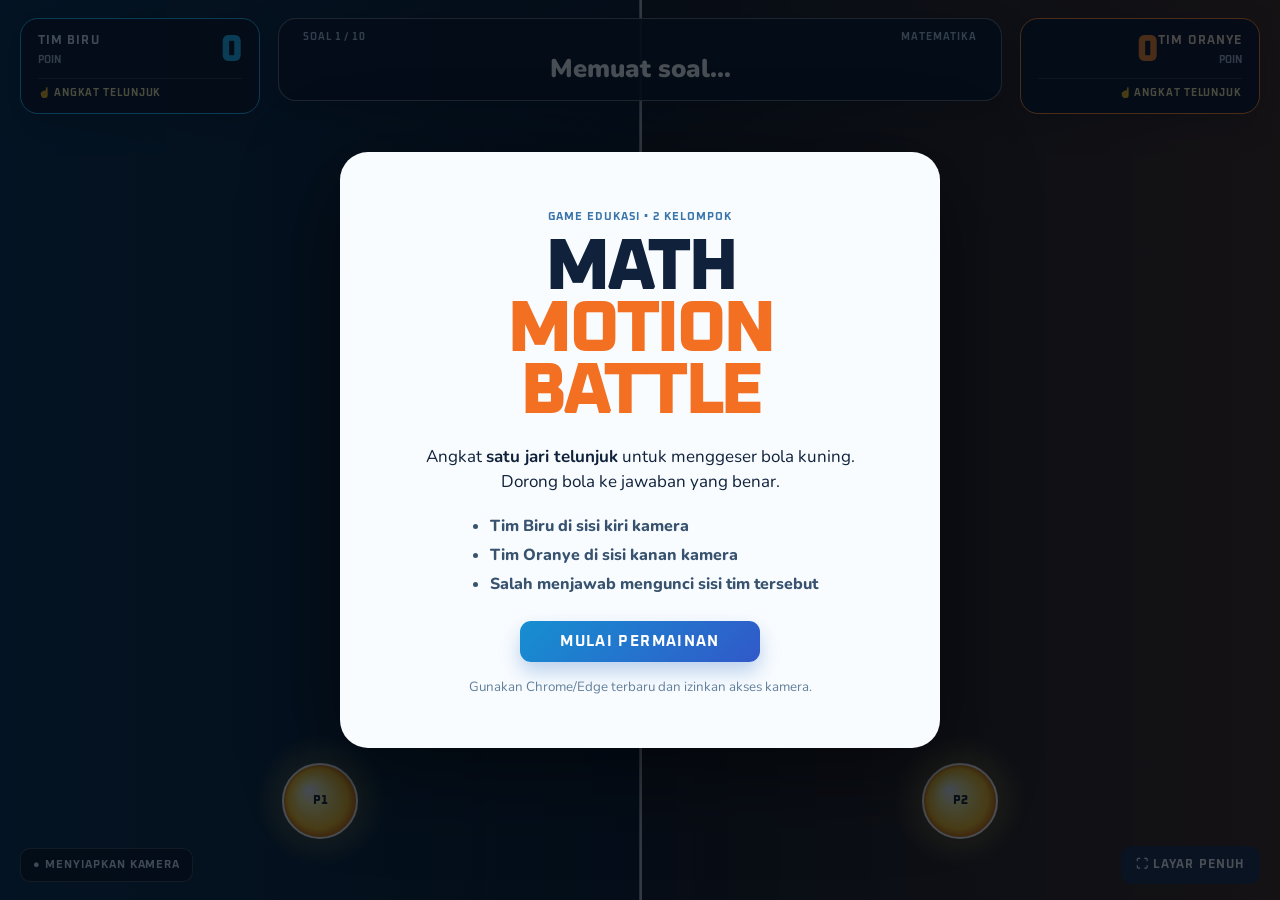
==== rebuild/index.html @ 63222bf6 "Add files via upload" ====
<!doctype html>
<html lang="id">
<head>
  <meta charset="utf-8">
  <meta name="viewport" content="width=device-width, initial-scale=1, viewport-fit=cover">
  <title>Math Motion Battle</title>
  <link rel="preconnect" href="https://fonts.googleapis.com">
  <link rel="preconnect" href="https://fonts.gstatic.com" crossorigin>
  <link href="https://fonts.googleapis.com/css2?family=Nunito:wght@600;700;800;900&family=Oxanium:wght@600;700;800&display=swap" rel="stylesheet">
  <link rel="stylesheet" href="style.css">
</head>
<body>
  <main id="game">
    <video id="camera" autoplay muted playsinline></video>
    <div class="camera-shade"></div>
    <canvas id="arena" aria-label="Arena permainan matematika"></canvas>

    <div class="team-wash left"></div>
    <div class="team-wash right"></div>
    <div class="divider"><span>VS</span></div>

    <header class="hud">
      <section class="team-card blue">
        <span class="team-name">TIM BIRU</span>
        <strong id="score-1">0</strong><small>POIN</small>
        <span id="state-1" class="state">☝️ ANGKAT TELUNJUK</span>
      </section>
      <section class="question-card">
        <div class="round"><span id="round">SOAL 1 / 10</span><span>MATEMATIKA</span></div>
        <h1 id="question">Memuat soal…</h1>
      </section>
      <section class="team-card orange">
        <span class="team-name">TIM ORANYE</span>
        <strong id="score-2">0</strong><small>POIN</small>
        <span id="state-2" class="state">☝️ ANGKAT TELUNJUK</span>
      </section>
    </header>

    <aside id="lock-1" class="lock left-lock hidden"><b>🔒</b><strong>TIM BIRU TERKUNCI</strong><span>Jawaban salah</span></aside>
    <aside id="lock-2" class="lock right-lock hidden"><b>🔒</b><strong>TIM ORANYE TERKUNCI</strong><span>Jawaban salah</span></aside>

    <footer>
      <span id="camera-status" class="camera-status">● MENYIAPKAN KAMERA</span>
      <button id="fullscreen" type="button">⛶ LAYAR PENUH</button>
    </footer>

    <div id="message" class="message hidden"><div><small id="message-kicker">RONDE SELESAI</small><h2 id="message-title"></h2><p id="message-detail"></p><button id="message-button" class="hidden" type="button">MAIN LAGI</button></div></div>
    <div id="start" class="start-screen"><div class="start-card">
      <span class="eyebrow">GAME EDUKASI • 2 KELOMPOK</span>
      <h2>MATH<br><em>MOTION BATTLE</em></h2>
      <p>Angkat <b>satu jari telunjuk</b> untuk menggeser bola kuning. Dorong bola ke jawaban yang benar.</p>
      <ul><li>Tim Biru di sisi kiri kamera</li><li>Tim Oranye di sisi kanan kamera</li><li>Salah menjawab mengunci sisi tim tersebut</li></ul>
      <button id="start-button" type="button">MULAI PERMAINAN</button>
      <small>Gunakan Chrome/Edge terbaru dan izinkan akses kamera.</small>
    </div></div>
  </main>
  <script src="questions.js"></script>
  <script type="module" src="app.js"></script>
</body>
</html>
---- rebuild/style.css ----
:root { --ink:#07111f; --blue:#21bfff; --orange:#ff8a25; --yellow:#ffe34b; --paper:#f7fbff; font-family:Nunito,system-ui,sans-serif; color:#fff; }
* { box-sizing:border-box; } html,body,#game { width:100%; height:100%; margin:0; overflow:hidden; background:#06101c; }
#game { position:relative; isolation:isolate; }
#camera { position:absolute; inset:0; width:100%; height:100%; object-fit:cover; transform:scaleX(-1); opacity:.76; background:#101b29; }
.camera-shade { position:absolute; inset:0; background:rgba(3,10,20,.44); pointer-events:none; }
#arena { position:absolute; inset:0; width:100%; height:100%; pointer-events:none; z-index:3; contain:strict; }
.team-wash { position:absolute; top:0; bottom:0; width:50%; pointer-events:none; z-index:1; }
.team-wash.left { left:0; background:linear-gradient(90deg,rgba(0,127,220,.24),rgba(0,127,220,.035)); border-right:1px solid rgba(255,255,255,.45); }
.team-wash.right { right:0; background:linear-gradient(270deg,rgba(255,104,0,.24),rgba(255,104,0,.035)); }
.divider { position:absolute; z-index:4; top:0; bottom:0; left:50%; width:0; border-left:2px solid rgba(255,255,255,.7); pointer-events:none; }
.divider span { position:absolute; top:50%; left:50%; translate:-50% -50%; display:grid; place-items:center; width:54px; height:54px; border-radius:50%; background:#0a1729; border:2px solid #fff; font:800 17px Oxanium,sans-serif; box-shadow:0 0 0 5px rgba(255,255,255,.12); }
.hud { position:absolute; z-index:10; top:18px; left:20px; right:20px; display:grid; grid-template-columns:240px minmax(320px,760px) 240px; justify-content:space-between; gap:18px; align-items:start; pointer-events:none; }
.team-card,.question-card { background:rgba(6,18,34,.92); border:1px solid rgba(255,255,255,.38); border-radius:18px; box-shadow:0 10px 30px rgba(0,0,0,.24); }
.team-card { padding:13px 17px; display:grid; grid-template-columns:1fr auto; align-items:center; }
.team-card.blue { border-color:var(--blue); } .team-card.orange { border-color:var(--orange); text-align:right; }
.team-name,.round,.state,footer,button,.eyebrow { font:700 12px Oxanium,sans-serif; letter-spacing:.09em; }
.team-name { color:#dcecff; } .orange .team-name { color:#ffe4ca; }
.team-card strong { grid-row:1 / 3; grid-column:2; font:800 37px Oxanium,sans-serif; color:var(--blue); line-height:1; }.orange strong { grid-column:1; color:var(--orange); }.orange .team-name,.orange small,.orange .state { grid-column:2; }
.team-card small { color:#aebfd1; font:700 10px Oxanium,sans-serif; }.state { grid-column:1 / 3; margin-top:9px; padding-top:8px; border-top:1px solid rgba(255,255,255,.15); color:#fff4a8; font-size:10px; }.orange .state { grid-column:1 / 3; }
.question-card { padding:12px 24px 15px; text-align:center; }.round { display:flex; justify-content:space-between; color:#a9c5df; font-size:10px; }.question-card h1 { margin:10px 0 0; font-size:clamp(18px,2vw,30px); line-height:1.2; font-weight:900; }
footer { position:absolute; z-index:12; bottom:16px; left:20px; right:20px; display:flex; align-items:center; justify-content:space-between; color:#dcecff; font-size:11px; } .camera-status { padding:9px 12px; background:rgba(6,18,34,.9); border-radius:10px; border:1px solid rgba(255,255,255,.22); }.camera-status.ready { color:#8dffbb; }.camera-status.error { color:#ff9a9a; }
button { border:0; border-radius:11px; padding:11px 15px; color:#fff; background:#182d49; cursor:pointer; touch-action:manipulation; }.hud+button:hover,footer button:hover { background:#254b75; }
.lock { position:absolute; z-index:20; top:50%; translate:0 -50%; width:42%; max-width:430px; padding:28px; display:flex; flex-direction:column; align-items:center; gap:6px; text-align:center; background:rgba(52,9,17,.94); border:2px solid #ff6b6b; border-radius:22px; box-shadow:0 16px 42px rgba(0,0,0,.42); }.left-lock { left:4%; }.right-lock { right:4%; }.lock b { font-size:42px; }.lock strong { font:800 clamp(18px,2vw,28px) Oxanium,sans-serif; }.lock span { color:#ffd3d3; }.hidden { display:none!important; }
.message,.start-screen { position:absolute; inset:0; z-index:30; display:grid; place-items:center; background:rgba(2,9,18,.76); }.message>div { min-width:min(500px,88vw); padding:28px 38px; border-radius:22px; text-align:center; background:#f7fbff; color:#10223b; box-shadow:0 20px 80px rgba(0,0,0,.45); }.message small { color:#4b6b91; font:800 12px Oxanium,sans-serif; letter-spacing:.12em; }.message h2 { margin:9px 0 5px; font-size:clamp(24px,4vw,42px); }.message p { margin:0; font-weight:800; color:#38587c; }
.start-screen { background:rgba(3,10,20,.72); }.start-card { width:min(600px,90vw); padding:clamp(25px,5vw,52px); text-align:center; background:#f9fcff; color:#10223b; border-radius:28px; box-shadow:0 24px 90px rgba(0,0,0,.5); }.eyebrow { color:#3974aa; font-size:11px; }.start-card h2 { margin:12px 0; font:800 clamp(43px,7vw,72px)/.86 Oxanium,sans-serif; letter-spacing:-.06em; }.start-card em { color:#f36f21; font-style:normal; }.start-card p { margin:20px auto; max-width:460px; font-size:17px; line-height:1.5; }.start-card ul { margin:20px auto 26px; display:grid; gap:7px; text-align:left; max-width:380px; font-weight:800; color:#38536f; }.start-card button { min-width:240px; background:linear-gradient(135deg,#168fd1,#3159c9); font-size:15px; box-shadow:0 10px 20px rgba(28,99,188,.28); }.start-card button:disabled { opacity:.6; cursor:wait; }.start-card small { display:block; margin-top:16px; color:#62809c; }
@media (max-width:800px) { .hud { grid-template-columns:1fr 1.2fr 1fr; gap:7px; left:8px; right:8px; top:8px; }.team-card { padding:8px; }.team-card strong { font-size:26px; }.team-name,.team-card small { font-size:8px; }.state { font-size:8px; }.question-card { padding:9px; }.question-card h1 { margin-top:6px; font-size:15px; }.round { font-size:7px; }.divider span { width:38px; height:38px; font-size:12px; } }
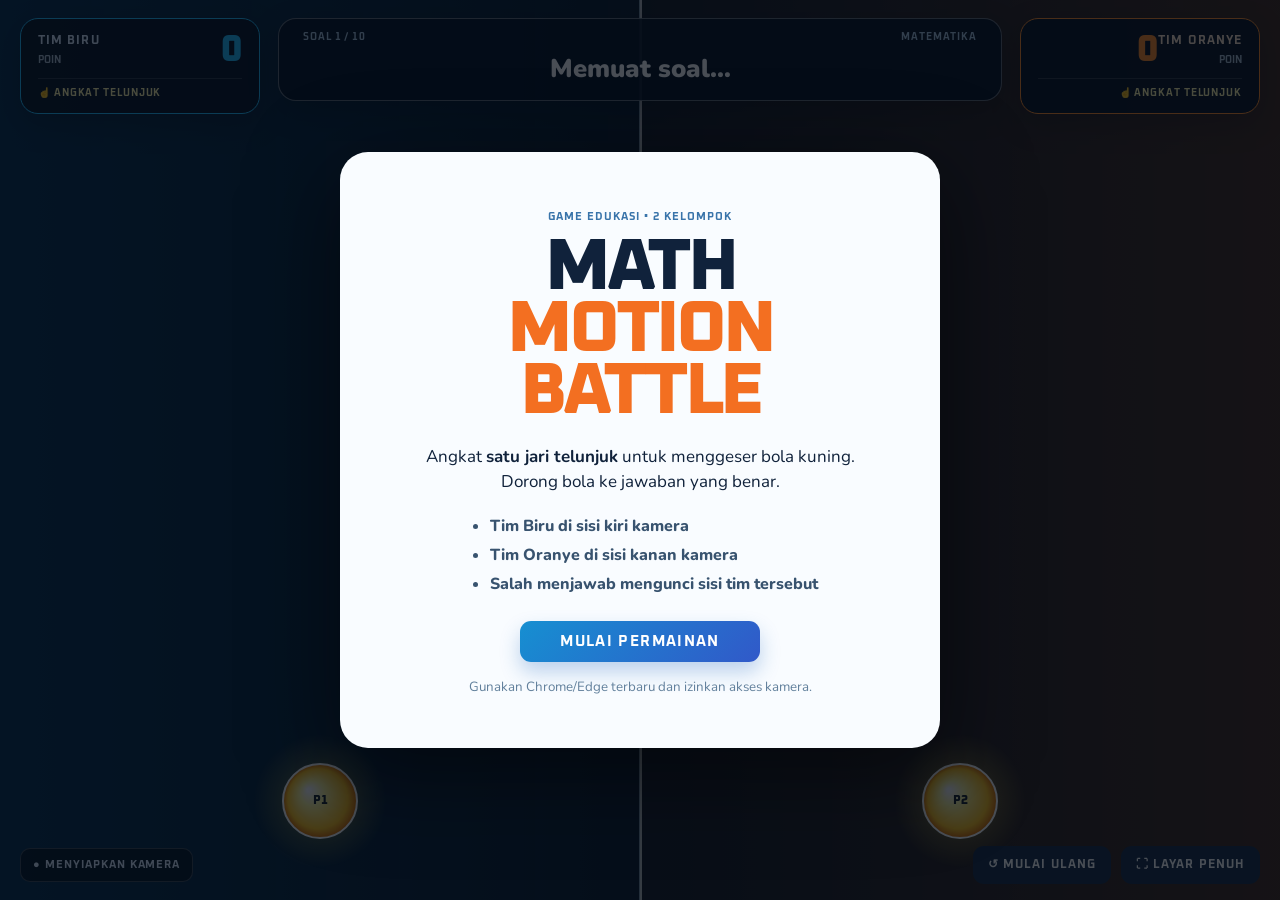
==== commit 7078e61e: "Add files via upload" ====
--- a/rebuild/index.html
+++ b/rebuild/index.html
@@ -41,8 +41,23 @@
 
     <footer>
       <span id="camera-status" class="camera-status">● MENYIAPKAN KAMERA</span>
-      <button id="fullscreen" type="button">⛶ LAYAR PENUH</button>
+      <div class="footer-actions">
+        <button id="reset-button" type="button">↺ MULAI ULANG</button>
+        <button id="fullscreen" type="button">⛶ LAYAR PENUH</button>
+      </div>
     </footer>
+
+    <div id="reset-modal" class="message hidden">
+      <div>
+        <small>KONFIRMASI</small>
+        <h2>MULAI ULANG?</h2>
+        <p>Skor dan ronde kuis akan diatur ulang dari awal.</p>
+        <div style="display:flex; gap:12px; justify-content:center; margin-top:20px;">
+          <button id="cancel-reset" type="button" style="background:#40536d;">BATAL</button>
+          <button id="confirm-reset" type="button" style="background:#d83232;">YA, MULAI ULANG</button>
+        </div>
+      </div>
+    </div>
 
     <div id="message" class="message hidden"><div><small id="message-kicker">RONDE SELESAI</small><h2 id="message-title"></h2><p id="message-detail"></p><button id="message-button" class="hidden" type="button">MAIN LAGI</button></div></div>
     <div id="start" class="start-screen"><div class="start-card">
--- a/rebuild/style.css
+++ b/rebuild/style.css
@@ -1,8 +1,9 @@
 :root { --ink:#07111f; --blue:#21bfff; --orange:#ff8a25; --yellow:#ffe34b; --paper:#f7fbff; font-family:Nunito,system-ui,sans-serif; color:#fff; }
 * { box-sizing:border-box; } html,body,#game { width:100%; height:100%; margin:0; overflow:hidden; background:#06101c; }
 #game { position:relative; isolation:isolate; }
-#camera { position:absolute; inset:0; width:100%; height:100%; object-fit:cover; transform:scaleX(-1); opacity:.76; background:#101b29; }
-.camera-shade { position:absolute; inset:0; background:rgba(3,10,20,.44); pointer-events:none; }
+#camera { position:absolute; inset:0; width:100%; height:100%; object-fit:cover; transform:scaleX(-1); opacity:.92; filter:brightness(1.06) contrast(1.02); background:#101b29; }
+.camera-shade { position:absolute; inset:0; background:rgba(3,10,20,.18); pointer-events:none; }
+.footer-actions { display:flex; gap:10px; align-items:center; }
 #arena { position:absolute; inset:0; width:100%; height:100%; pointer-events:none; z-index:3; contain:strict; }
 .team-wash { position:absolute; top:0; bottom:0; width:50%; pointer-events:none; z-index:1; }
 .team-wash.left { left:0; background:linear-gradient(90deg,rgba(0,127,220,.24),rgba(0,127,220,.035)); border-right:1px solid rgba(255,255,255,.45); }
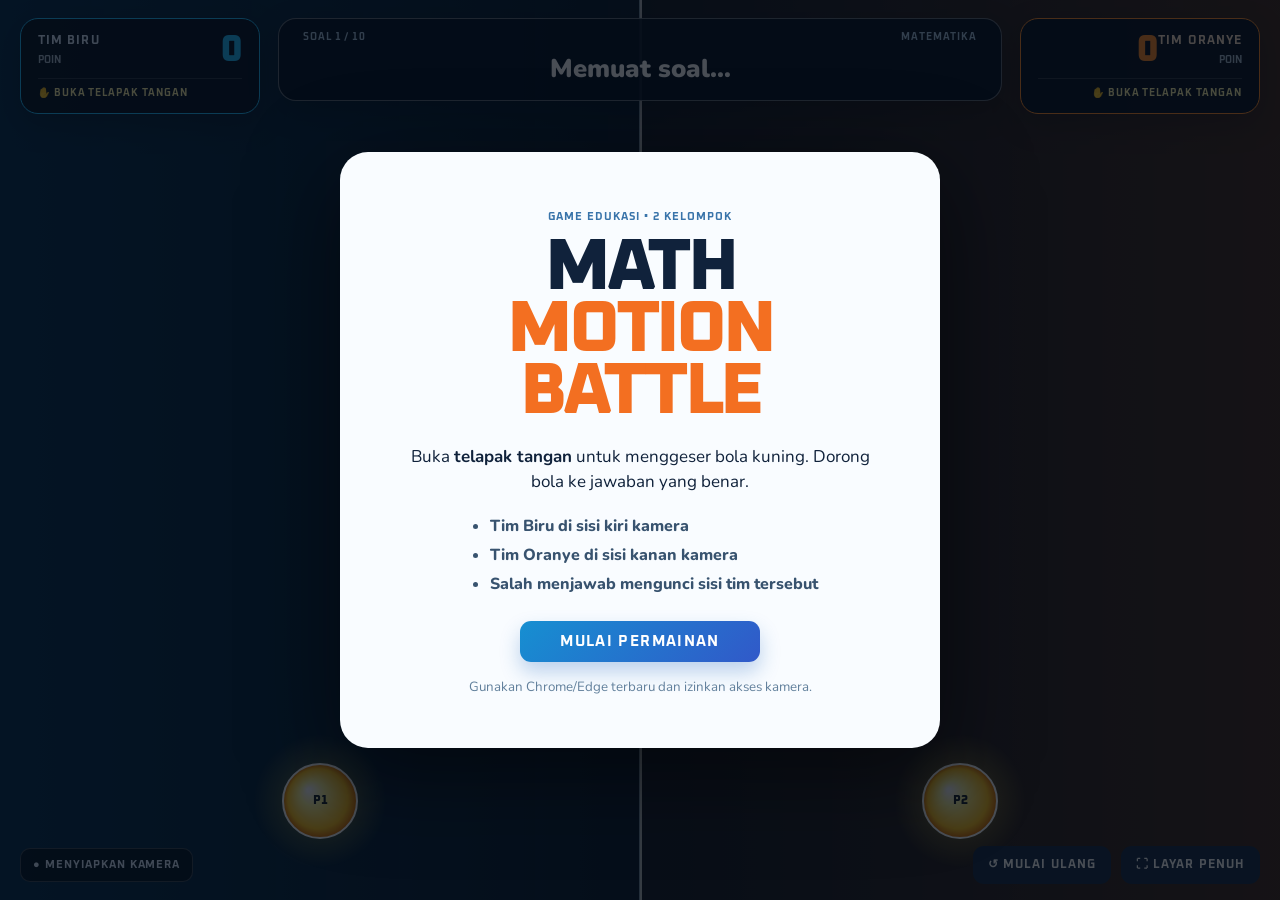
==== commit 283e7320: "Add files via upload" ====
--- a/rebuild/index.html
+++ b/rebuild/index.html
@@ -23,7 +23,7 @@
       <section class="team-card blue">
         <span class="team-name">TIM BIRU</span>
         <strong id="score-1">0</strong><small>POIN</small>
-        <span id="state-1" class="state">☝️ ANGKAT TELUNJUK</span>
+        <span id="state-1" class="state">✋ BUKA TELAPAK TANGAN</span>
       </section>
       <section class="question-card">
         <div class="round"><span id="round">SOAL 1 / 10</span><span>MATEMATIKA</span></div>
@@ -32,7 +32,7 @@
       <section class="team-card orange">
         <span class="team-name">TIM ORANYE</span>
         <strong id="score-2">0</strong><small>POIN</small>
-        <span id="state-2" class="state">☝️ ANGKAT TELUNJUK</span>
+        <span id="state-2" class="state">✋ BUKA TELAPAK TANGAN</span>
       </section>
     </header>
 
@@ -63,7 +63,7 @@
     <div id="start" class="start-screen"><div class="start-card">
       <span class="eyebrow">GAME EDUKASI • 2 KELOMPOK</span>
       <h2>MATH<br><em>MOTION BATTLE</em></h2>
-      <p>Angkat <b>satu jari telunjuk</b> untuk menggeser bola kuning. Dorong bola ke jawaban yang benar.</p>
+      <p>Buka <b>telapak tangan</b> untuk menggeser bola kuning. Dorong bola ke jawaban yang benar.</p>
       <ul><li>Tim Biru di sisi kiri kamera</li><li>Tim Oranye di sisi kanan kamera</li><li>Salah menjawab mengunci sisi tim tersebut</li></ul>
       <button id="start-button" type="button">MULAI PERMAINAN</button>
       <small>Gunakan Chrome/Edge terbaru dan izinkan akses kamera.</small>
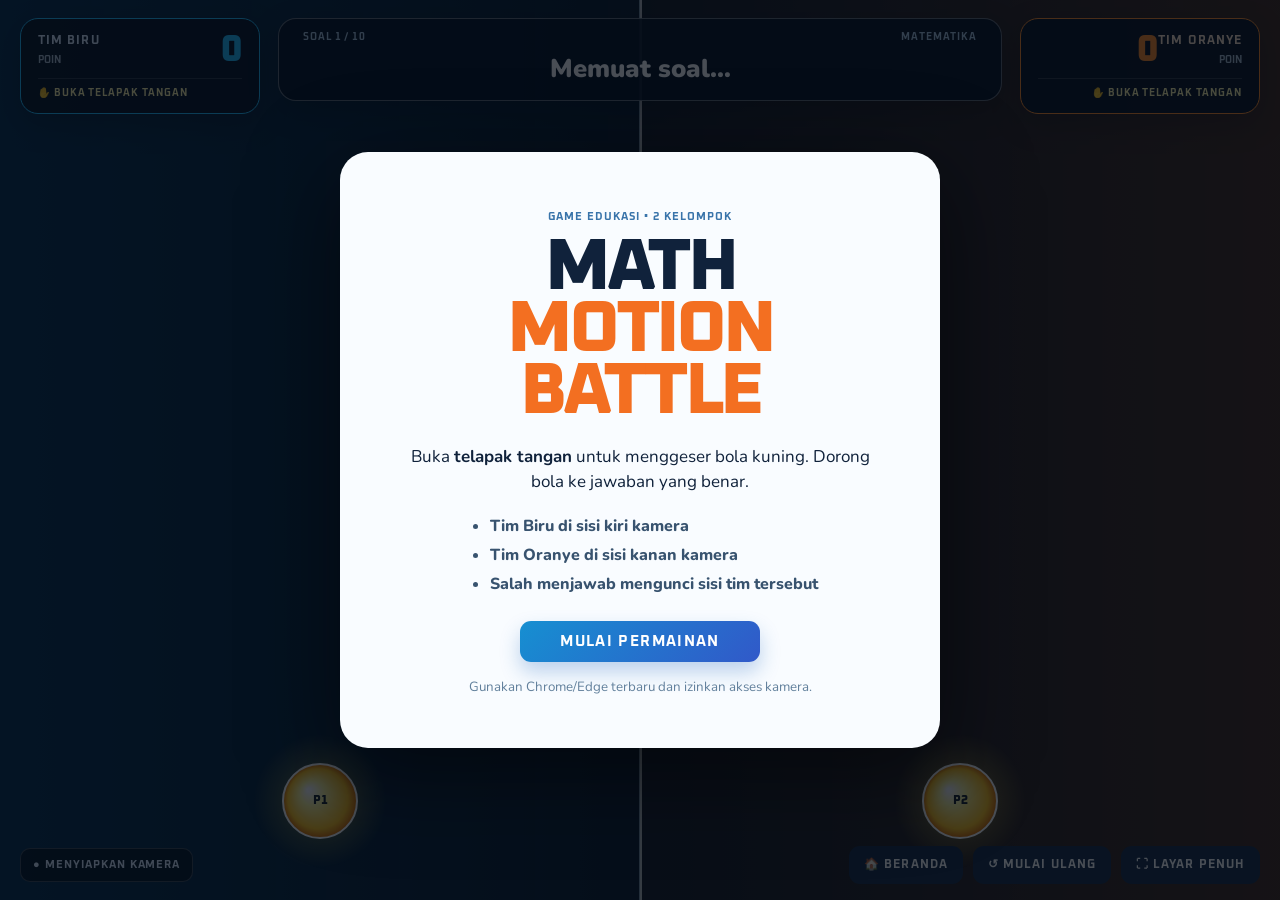
==== commit 157939c2: "Add files via upload" ====
--- a/rebuild/index.html
+++ b/rebuild/index.html
@@ -42,6 +42,7 @@
     <footer>
       <span id="camera-status" class="camera-status">● MENYIAPKAN KAMERA</span>
       <div class="footer-actions">
+        <button id="home-button" type="button">🏠 BERANDA</button>
         <button id="reset-button" type="button">↺ MULAI ULANG</button>
         <button id="fullscreen" type="button">⛶ LAYAR PENUH</button>
       </div>
@@ -49,17 +50,28 @@
 
     <div id="reset-modal" class="message hidden">
       <div>
-        <small>KONFIRMASI</small>
-        <h2>MULAI ULANG?</h2>
-        <p>Skor dan ronde kuis akan diatur ulang dari awal.</p>
-        <div style="display:flex; gap:12px; justify-content:center; margin-top:20px;">
-          <button id="cancel-reset" type="button" style="background:#40536d;">BATAL</button>
-          <button id="confirm-reset" type="button" style="background:#d83232;">YA, MULAI ULANG</button>
+        <small>PENGATURAN PERMAINAN</small>
+        <h2>MENU PERMAINAN</h2>
+        <p>Kamera dinonaktifkan sementara. Pilih tindakan di bawah:</p>
+        <div style="display:flex; gap:12px; justify-content:center; margin-top:20px; flex-wrap:wrap;">
+          <button id="cancel-reset" type="button" style="background:#40536d;">▶ LANJUT MAIN</button>
+          <button id="confirm-reset" type="button" style="background:#e07b22;">↺ ULANGI KUIS</button>
+          <button id="to-home-btn" type="button" style="background:#1976d2;">🏠 KEMBALI KE BERANDA</button>
         </div>
       </div>
     </div>
 
-    <div id="message" class="message hidden"><div><small id="message-kicker">RONDE SELESAI</small><h2 id="message-title"></h2><p id="message-detail"></p><button id="message-button" class="hidden" type="button">MAIN LAGI</button></div></div>
+    <div id="message" class="message hidden">
+      <div>
+        <small id="message-kicker">RONDE SELESAI</small>
+        <h2 id="message-title"></h2>
+        <p id="message-detail"></p>
+        <div style="display:flex; gap:12px; justify-content:center; margin-top:20px;">
+          <button id="message-button" class="hidden" type="button">MAIN LAGI</button>
+          <button id="message-home-button" class="hidden" type="button" style="background:#1976d2;">🏠 BERANDA</button>
+        </div>
+      </div>
+    </div>
     <div id="start" class="start-screen"><div class="start-card">
       <span class="eyebrow">GAME EDUKASI • 2 KELOMPOK</span>
       <h2>MATH<br><em>MOTION BATTLE</em></h2>
--- a/rebuild/style.css
+++ b/rebuild/style.css
@@ -1,7 +1,8 @@
 :root { --ink:#07111f; --blue:#21bfff; --orange:#ff8a25; --yellow:#ffe34b; --paper:#f7fbff; font-family:Nunito,system-ui,sans-serif; color:#fff; }
 * { box-sizing:border-box; } html,body,#game { width:100%; height:100%; margin:0; overflow:hidden; background:#06101c; }
 #game { position:relative; isolation:isolate; }
-#camera { position:absolute; inset:0; width:100%; height:100%; object-fit:cover; transform:scaleX(-1); opacity:.92; filter:brightness(1.06) contrast(1.02); background:#101b29; }
+#camera { position:absolute; inset:0; width:100%; height:100%; object-fit:cover; transform:scaleX(-1); opacity:.92; filter:brightness(1.06) contrast(1.02); background:#101b29; transition:opacity .25s ease; }
+#camera.camera-off { opacity:0; }
 .camera-shade { position:absolute; inset:0; background:rgba(3,10,20,.18); pointer-events:none; }
 .footer-actions { display:flex; gap:10px; align-items:center; }
 #arena { position:absolute; inset:0; width:100%; height:100%; pointer-events:none; z-index:3; contain:strict; }
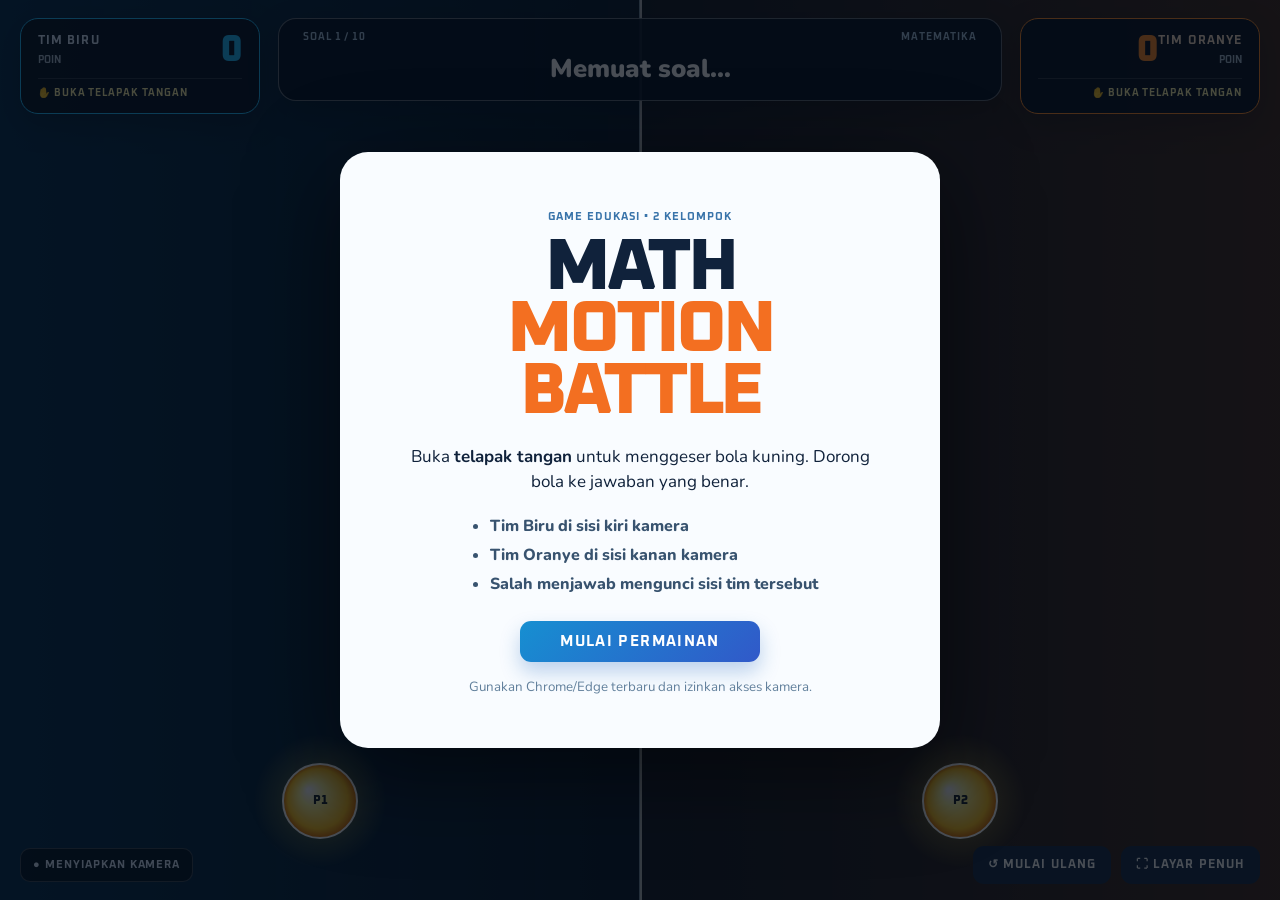
==== commit d7a874e7: "Add files via upload" ====
--- a/rebuild/index.html
+++ b/rebuild/index.html
@@ -42,7 +42,6 @@
     <footer>
       <span id="camera-status" class="camera-status">● MENYIAPKAN KAMERA</span>
       <div class="footer-actions">
-        <button id="home-button" type="button">🏠 BERANDA</button>
         <button id="reset-button" type="button">↺ MULAI ULANG</button>
         <button id="fullscreen" type="button">⛶ LAYAR PENUH</button>
       </div>
@@ -50,13 +49,12 @@
 
     <div id="reset-modal" class="message hidden">
       <div>
-        <small>PENGATURAN PERMAINAN</small>
-        <h2>MENU PERMAINAN</h2>
-        <p>Kamera dinonaktifkan sementara. Pilih tindakan di bawah:</p>
-        <div style="display:flex; gap:12px; justify-content:center; margin-top:20px; flex-wrap:wrap;">
-          <button id="cancel-reset" type="button" style="background:#40536d;">▶ LANJUT MAIN</button>
-          <button id="confirm-reset" type="button" style="background:#e07b22;">↺ ULANGI KUIS</button>
-          <button id="to-home-btn" type="button" style="background:#1976d2;">🏠 KEMBALI KE BERANDA</button>
+        <small>KONFIRMASI</small>
+        <h2>MULAI ULANG KUIS?</h2>
+        <p>Skor dan ronde kuis akan diatur ulang dari awal.<br><small style="color:#57718e; display:block; margin-top:6px;">Kamera dinonaktifkan sementara.</small></p>
+        <div style="display:flex; gap:14px; justify-content:center; margin-top:22px;">
+          <button id="cancel-reset" type="button" style="background:#40536d; min-width:130px;">BATAL</button>
+          <button id="confirm-reset" type="button" style="background:#d83232; min-width:150px;">YA, MULAI ULANG</button>
         </div>
       </div>
     </div>
@@ -66,10 +64,7 @@
         <small id="message-kicker">RONDE SELESAI</small>
         <h2 id="message-title"></h2>
         <p id="message-detail"></p>
-        <div style="display:flex; gap:12px; justify-content:center; margin-top:20px;">
-          <button id="message-button" class="hidden" type="button">MAIN LAGI</button>
-          <button id="message-home-button" class="hidden" type="button" style="background:#1976d2;">🏠 BERANDA</button>
-        </div>
+        <button id="message-button" class="hidden" type="button">MAIN LAGI</button>
       </div>
     </div>
     <div id="start" class="start-screen"><div class="start-card">
